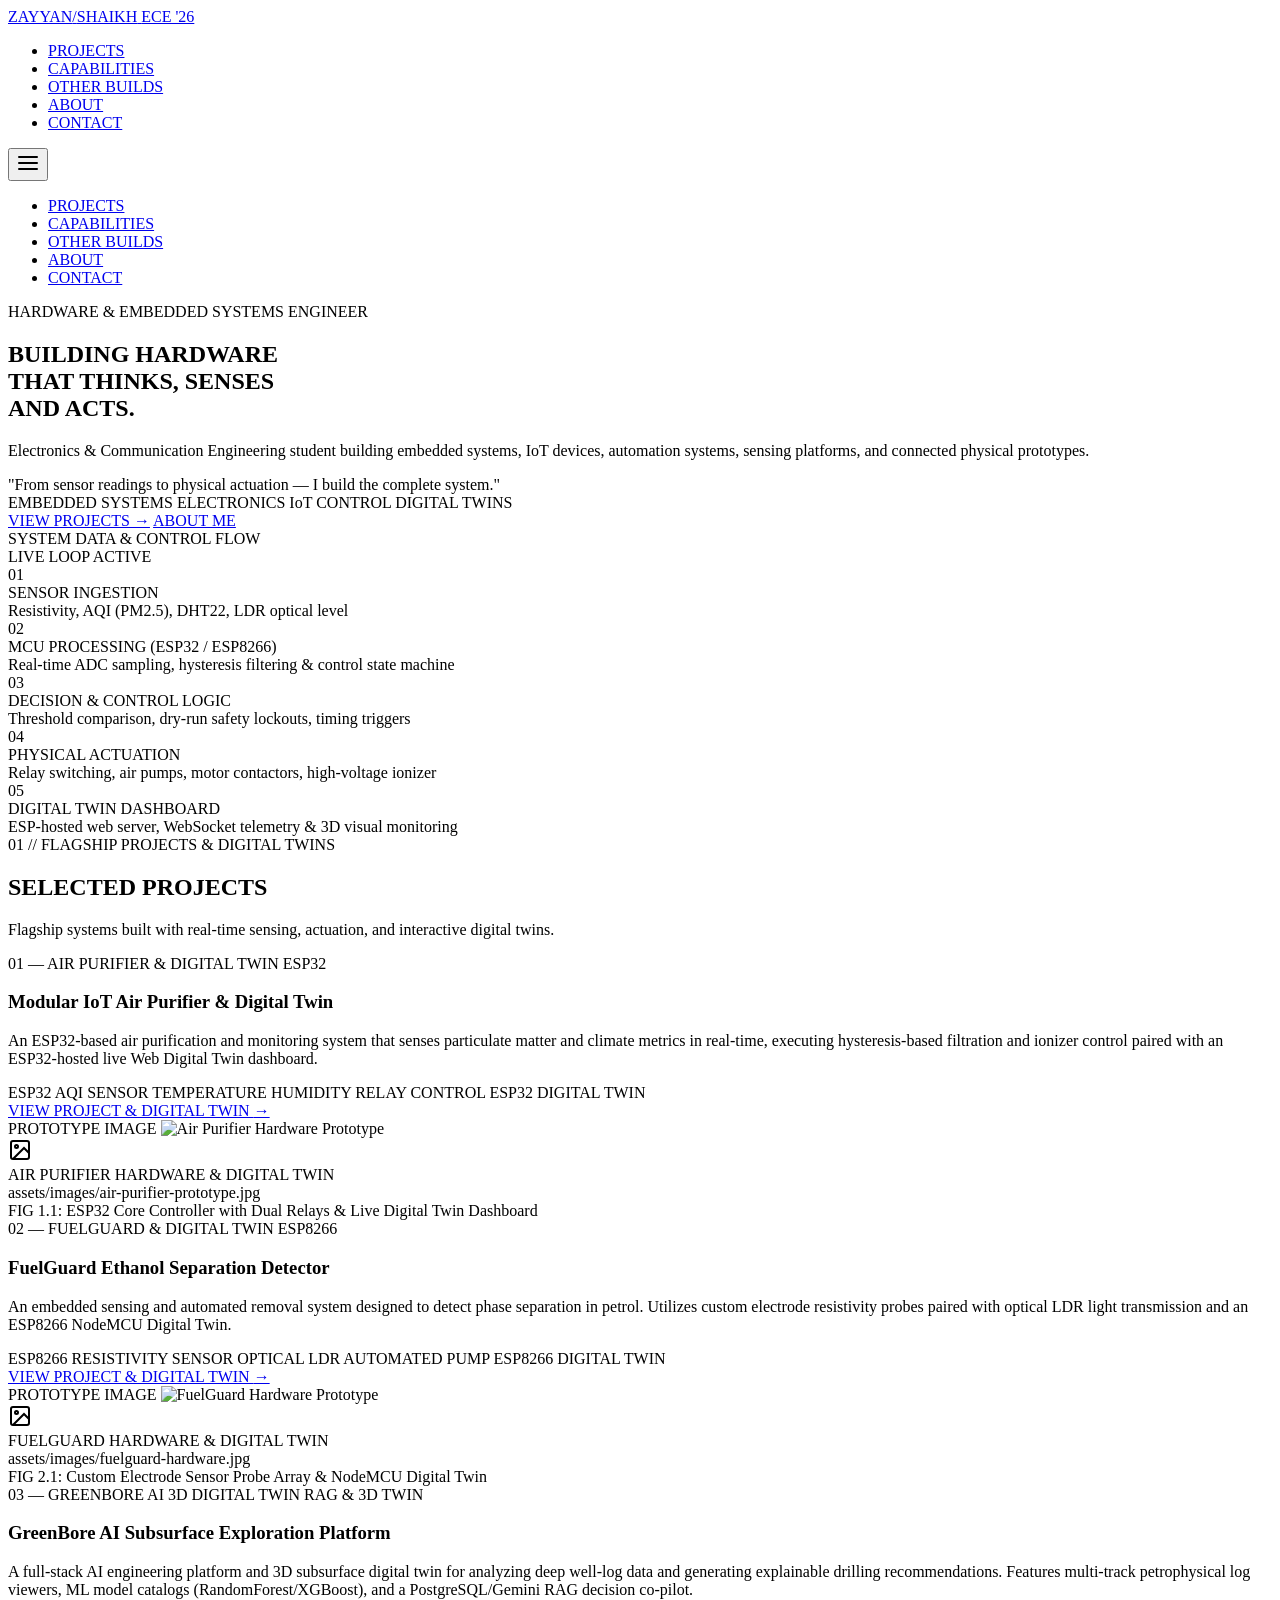
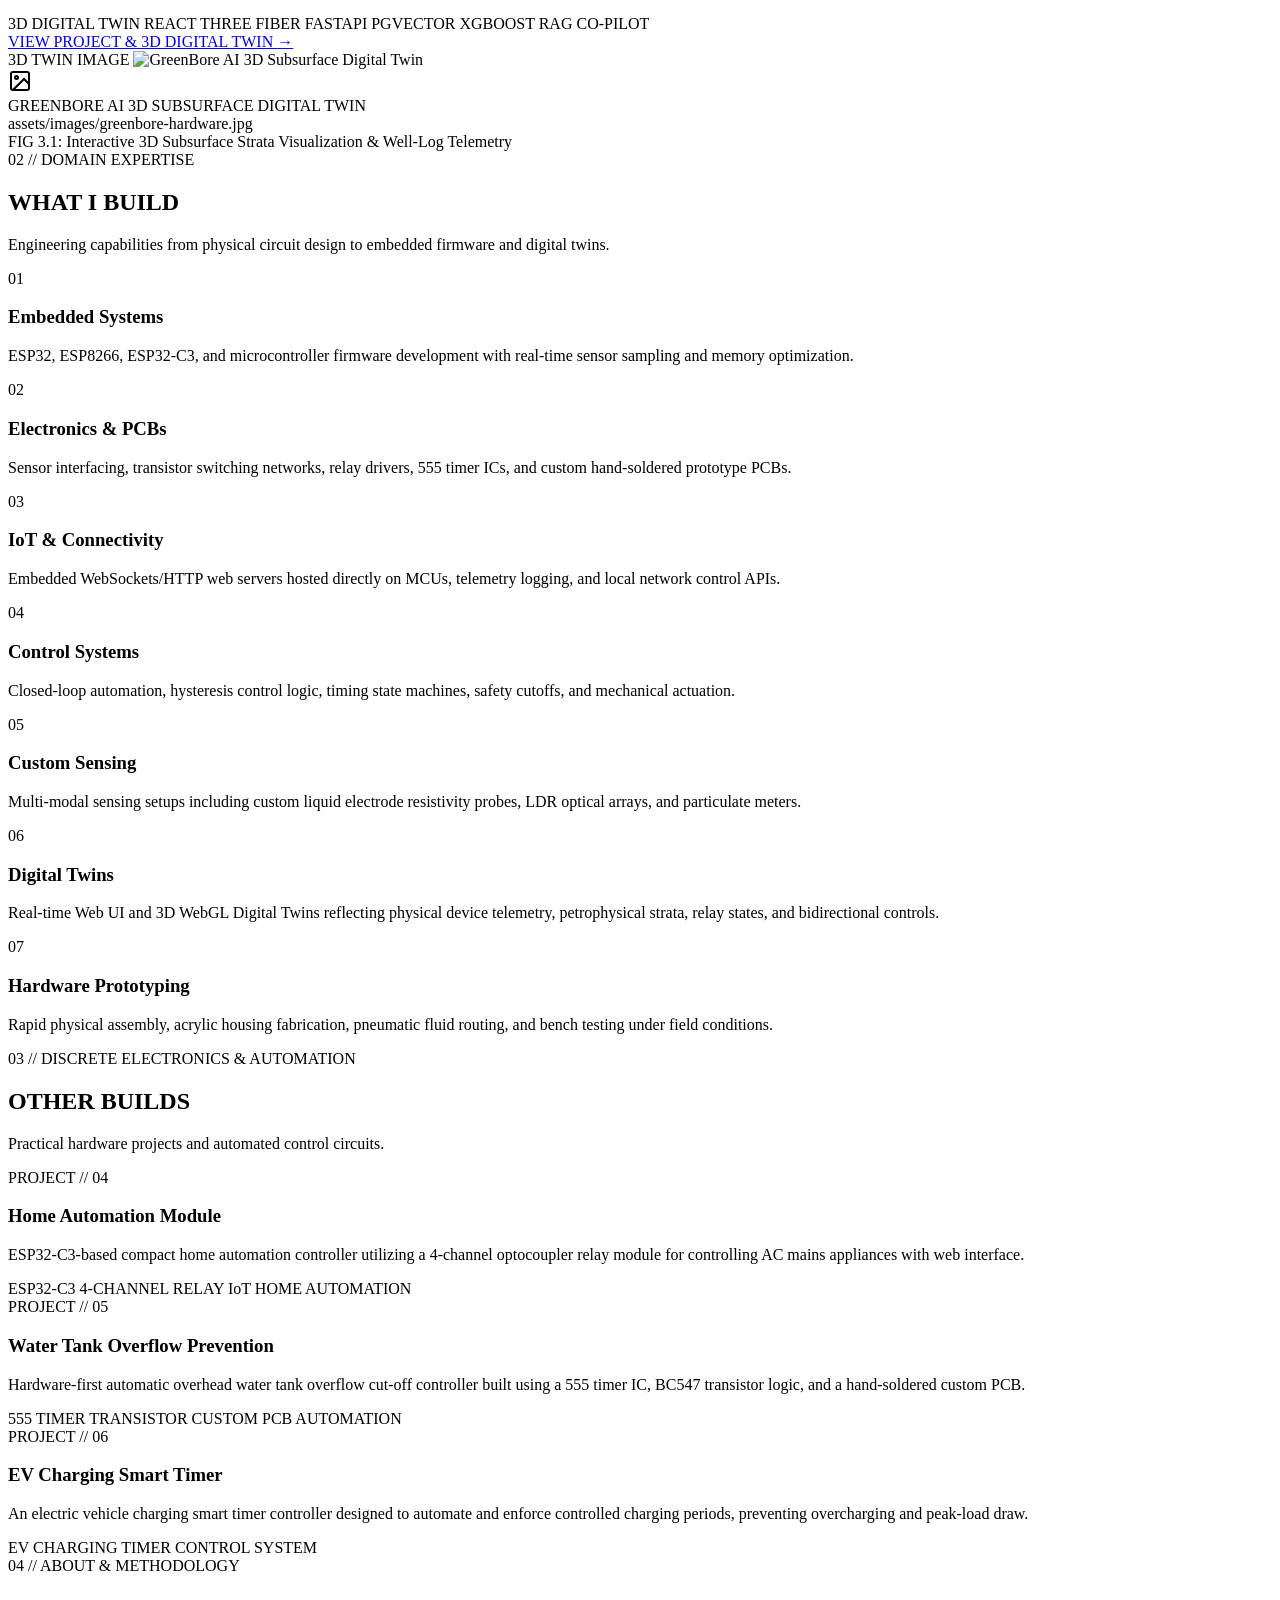
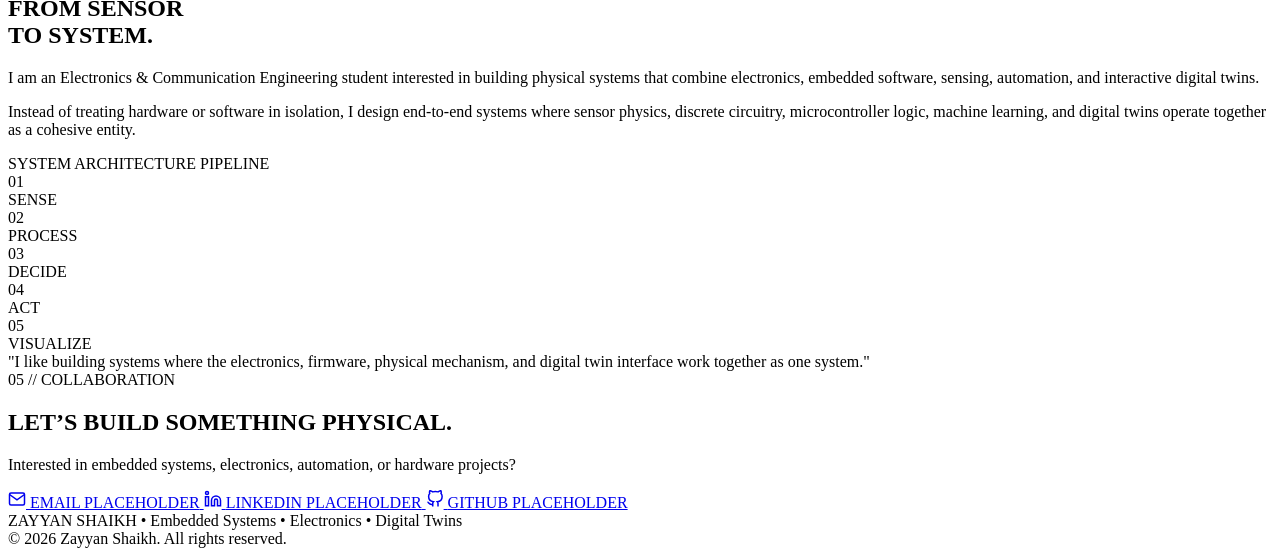
==== index.html @ afa6138e "Add files via upload" ====
<!DOCTYPE html>
<html lang="en">
<head>
    <meta charset="UTF-8">
    <meta name="viewport" content="width=device-width, initial-scale=1.0">
    <title>Zayyan Shaikh — Embedded Systems & Electronics Engineering Portfolio</title>
    <meta name="description" content="Portfolio of Zayyan Shaikh showcasing embedded systems, electronics, IoT, automation, sensing, digital twins, and hardware engineering projects.">
    <meta name="keywords" content="Zayyan Shaikh, Embedded Systems, Electronics, ESP32, ESP8266, IoT, Sensing, Automation, Digital Twins, GreenBore AI, Hardware Engineering">
    
    <!-- Google Fonts -->
    <link rel="preconnect" href="https://fonts.googleapis.com">
    <link rel="preconnect" href="https://fonts.gstatic.com" crossorigin>
    <link href="https://fonts.googleapis.com/css2?family=Inter:wght@300;400;500;600;700;800;900&family=JetBrains+Mono:wght@400;500;600;700&display=swap" rel="stylesheet">
    
    <!-- Stylesheet -->
    <link rel="stylesheet" href="css/styles.css">
</head>
<body>

    <!-- STICKY NAVIGATION -->
    <nav class="site-nav" id="navbar">
        <div class="container nav-inner">
            <a href="index.html" class="nav-brand">
                <span>ZAYYAN</span><span class="brand-slash">/</span><span>SHAIKH</span>
                <span class="brand-badge">ECE '26</span>
            </a>
            <ul class="nav-links">
                <li><a href="#projects" class="nav-link">PROJECTS</a></li>
                <li><a href="#capabilities" class="nav-link">CAPABILITIES</a></li>
                <li><a href="#other-builds" class="nav-link">OTHER BUILDS</a></li>
                <li><a href="#about" class="nav-link">ABOUT</a></li>
                <li><a href="#contact" class="nav-link">CONTACT</a></li>
            </ul>
            <button class="mobile-menu-btn" aria-label="Toggle Navigation Menu">
                <svg width="24" height="24" viewBox="0 0 24 24" fill="none" stroke="currentColor" stroke-width="2" stroke-linecap="round" stroke-linejoin="round">
                    <line x1="3" y1="12" x2="21" y2="12"></line>
                    <line x1="3" y1="6" x2="21" y2="6"></line>
                    <line x1="3" y1="18" x2="21" y2="18"></line>
                </svg>
            </button>
        </div>
    </nav>

    <!-- MOBILE NAVIGATION DRAWER -->
    <div class="mobile-drawer">
        <ul class="mobile-nav-links">
            <li><a href="#projects">PROJECTS</a></li>
            <li><a href="#capabilities">CAPABILITIES</a></li>
            <li><a href="#other-builds">OTHER BUILDS</a></li>
            <li><a href="#about">ABOUT</a></li>
            <li><a href="#contact">CONTACT</a></li>
        </ul>
    </div>

    <!-- HERO SECTION -->
    <section class="hero-section">
        <div class="container hero-grid">
            <div class="hero-content">
                <div class="hero-tag">
                    <span class="pulse-dot"></span>
                    <span>HARDWARE & EMBEDDED SYSTEMS ENGINEER</span>
                </div>
                <h1 class="hero-title">
                    BUILDING HARDWARE<br>
                    THAT THINKS, SENSES<br>
                    AND ACTS.
                </h1>
                <p class="hero-subtext">
                    Electronics & Communication Engineering student building embedded systems, IoT devices, automation systems, sensing platforms, and connected physical prototypes.
                </p>
                <div class="hero-quote">
                    "From sensor readings to physical actuation — I build the complete system."
                </div>
                <div class="hero-badges">
                    <span class="tech-badge">EMBEDDED SYSTEMS</span>
                    <span class="tech-badge">ELECTRONICS</span>
                    <span class="tech-badge">IoT</span>
                    <span class="tech-badge">CONTROL</span>
                    <span class="tech-badge">DIGITAL TWINS</span>
                </div>
                <div class="hero-actions">
                    <a href="#projects" class="btn btn-primary">VIEW PROJECTS →</a>
                    <a href="#about" class="btn btn-secondary">ABOUT ME</a>
                </div>
            </div>

            <!-- HERO ANIMATED SIGNAL DIAGRAM -->
            <div class="hero-visual-card">
                <div class="hero-visual-header">
                    <span class="visual-header-title">SYSTEM DATA & CONTROL FLOW</span>
                    <div class="visual-status">
                        <span class="status-dot"></span>
                        <span>LIVE LOOP ACTIVE</span>
                    </div>
                </div>

                <div class="signal-diagram">
                    <!-- Step 1: Sensor -->
                    <div class="diagram-node" id="node-sensor">
                        <div class="node-icon">01</div>
                        <div class="node-content">
                            <div class="node-title">SENSOR INGESTION</div>
                            <div class="node-desc">Resistivity, AQI (PM2.5), DHT22, LDR optical level</div>
                        </div>
                    </div>

                    <div class="node-connector">
                        <div class="connector-line">
                            <div class="connector-pulse"></div>
                        </div>
                    </div>

                    <!-- Step 2: Controller -->
                    <div class="diagram-node" id="node-mcu">
                        <div class="node-icon">02</div>
                        <div class="node-content">
                            <div class="node-title">MCU PROCESSING (ESP32 / ESP8266)</div>
                            <div class="node-desc">Real-time ADC sampling, hysteresis filtering & control state machine</div>
                        </div>
                    </div>

                    <div class="node-connector">
                        <div class="connector-line">
                            <div class="connector-pulse"></div>
                        </div>
                    </div>

                    <!-- Step 3: Control Logic -->
                    <div class="diagram-node" id="node-control">
                        <div class="node-icon">03</div>
                        <div class="node-content">
                            <div class="node-title">DECISION & CONTROL LOGIC</div>
                            <div class="node-desc">Threshold comparison, dry-run safety lockouts, timing triggers</div>
                        </div>
                    </div>

                    <div class="node-connector">
                        <div class="connector-line">
                            <div class="connector-pulse"></div>
                        </div>
                    </div>

                    <!-- Step 4: Actuator -->
                    <div class="diagram-node" id="node-actuator">
                        <div class="node-icon">04</div>
                        <div class="node-content">
                            <div class="node-title">PHYSICAL ACTUATION</div>
                            <div class="node-desc">Relay switching, air pumps, motor contactors, high-voltage ionizer</div>
                        </div>
                    </div>

                    <div class="node-connector">
                        <div class="connector-line">
                            <div class="connector-pulse"></div>
                        </div>
                    </div>

                    <!-- Step 5: Dashboard -->
                    <div class="diagram-node" id="node-twin">
                        <div class="node-icon">05</div>
                        <div class="node-content">
                            <div class="node-title">DIGITAL TWIN DASHBOARD</div>
                            <div class="node-desc">ESP-hosted web server, WebSocket telemetry & 3D visual monitoring</div>
                        </div>
                    </div>
                </div>
            </div>
        </div>
    </section>

    <!-- SELECTED PROJECTS SECTION -->
    <section class="projects-section" id="projects">
        <div class="container">
            <span class="section-num">01 // FLAGSHIP PROJECTS & DIGITAL TWINS</span>
            <h2 class="section-title">SELECTED PROJECTS</h2>
            <p class="section-subtitle">Flagship systems built with real-time sensing, actuation, and interactive digital twins.</p>

            <div class="projects-grid">

                <!-- PROJECT 1: AIR PURIFIER -->
                <article class="project-card-editorial">
                    <div class="project-info">
                        <div class="project-meta-header">
                            <span class="project-num">01 — AIR PURIFIER & DIGITAL TWIN</span>
                            <span class="tech-badge">ESP32</span>
                        </div>
                        <h3 class="project-title">Modular IoT Air Purifier & Digital Twin</h3>
                        <p class="project-description">
                            An ESP32-based air purification and monitoring system that senses particulate matter and climate metrics in real-time, executing hysteresis-based filtration and ionizer control paired with an ESP32-hosted live Web Digital Twin dashboard.
                        </p>
                        <div class="project-tags">
                            <span class="tech-badge">ESP32</span>
                            <span class="tech-badge">AQI SENSOR</span>
                            <span class="tech-badge">TEMPERATURE</span>
                            <span class="tech-badge">HUMIDITY</span>
                            <span class="tech-badge">RELAY CONTROL</span>
                            <span class="tech-badge">ESP32 DIGITAL TWIN</span>
                        </div>
                        <a href="projects/air-purifier.html" class="project-link">
                            VIEW PROJECT & DIGITAL TWIN <span class="arrow">→</span>
                        </a>
                    </div>
                    <div class="project-media">
                        <!-- REUSABLE IMAGE PLACEHOLDER COMPONENT -->
                        <div class="image-placeholder-container">
                            <span class="placeholder-badge">PROTOTYPE IMAGE</span>
                            <img src="assets/images/air-purifier-prototype.jpg" alt="Air Purifier Hardware Prototype" loading="lazy">
                            <div class="placeholder-fallback">
                                <div class="placeholder-icon">
                                    <svg width="24" height="24" viewBox="0 0 24 24" fill="none" stroke="currentColor" stroke-width="2">
                                        <rect x="3" y="3" width="18" height="18" rx="2" ry="2"></rect>
                                        <circle cx="8.5" cy="8.5" r="1.5"></circle>
                                        <polyline points="21 15 16 10 5 21"></polyline>
                                    </svg>
                                </div>
                                <div class="placeholder-title">AIR PURIFIER HARDWARE & DIGITAL TWIN</div>
                                <div class="placeholder-path">assets/images/air-purifier-prototype.jpg</div>
                            </div>
                            <div class="placeholder-caption">FIG 1.1: ESP32 Core Controller with Dual Relays & Live Digital Twin Dashboard</div>
                        </div>
                    </div>
                </article>

                <!-- PROJECT 2: FUELGUARD -->
                <article class="project-card-editorial">
                    <div class="project-info">
                        <div class="project-meta-header">
                            <span class="project-num">02 — FUELGUARD & DIGITAL TWIN</span>
                            <span class="tech-badge">ESP8266</span>
                        </div>
                        <h3 class="project-title">FuelGuard Ethanol Separation Detector</h3>
                        <p class="project-description">
                            An embedded sensing and automated removal system designed to detect phase separation in petrol. Utilizes custom electrode resistivity probes paired with optical LDR light transmission and an ESP8266 NodeMCU Digital Twin.
                        </p>
                        <div class="project-tags">
                            <span class="tech-badge">ESP8266</span>
                            <span class="tech-badge">RESISTIVITY SENSOR</span>
                            <span class="tech-badge">OPTICAL LDR</span>
                            <span class="tech-badge">AUTOMATED PUMP</span>
                            <span class="tech-badge">ESP8266 DIGITAL TWIN</span>
                        </div>
                        <a href="projects/fuelguard.html" class="project-link">
                            VIEW PROJECT & DIGITAL TWIN <span class="arrow">→</span>
                        </a>
                    </div>
                    <div class="project-media">
                        <!-- REUSABLE IMAGE PLACEHOLDER COMPONENT -->
                        <div class="image-placeholder-container">
                            <span class="placeholder-badge">PROTOTYPE IMAGE</span>
                            <img src="assets/images/fuelguard-hardware.jpg" alt="FuelGuard Hardware Prototype" loading="lazy">
                            <div class="placeholder-fallback">
                                <div class="placeholder-icon">
                                    <svg width="24" height="24" viewBox="0 0 24 24" fill="none" stroke="currentColor" stroke-width="2">
                                        <rect x="3" y="3" width="18" height="18" rx="2" ry="2"></rect>
                                        <circle cx="8.5" cy="8.5" r="1.5"></circle>
                                        <polyline points="21 15 16 10 5 21"></polyline>
                                    </svg>
                                </div>
                                <div class="placeholder-title">FUELGUARD HARDWARE & DIGITAL TWIN</div>
                                <div class="placeholder-path">assets/images/fuelguard-hardware.jpg</div>
                            </div>
                            <div class="placeholder-caption">FIG 2.1: Custom Electrode Sensor Probe Array & NodeMCU Digital Twin</div>
                        </div>
                    </div>
                </article>

                <!-- PROJECT 3: GREENBORE AI -->
                <article class="project-card-editorial">
                    <div class="project-info">
                        <div class="project-meta-header">
                            <span class="project-num">03 — GREENBORE AI 3D DIGITAL TWIN</span>
                            <span class="tech-badge">RAG & 3D TWIN</span>
                        </div>
                        <h3 class="project-title">GreenBore AI Subsurface Exploration Platform</h3>
                        <p class="project-description">
                            A full-stack AI engineering platform and 3D subsurface digital twin for analyzing deep well-log data and generating explainable drilling recommendations. Features multi-track petrophysical log viewers, ML model catalogs (RandomForest/XGBoost), and a PostgreSQL/Gemini RAG decision co-pilot.
                        </p>
                        <div class="project-tags">
                            <span class="tech-badge">3D DIGITAL TWIN</span>
                            <span class="tech-badge">REACT THREE FIBER</span>
                            <span class="tech-badge">FASTAPI</span>
                            <span class="tech-badge">PGVECTOR</span>
                            <span class="tech-badge">XGBOOST</span>
                            <span class="tech-badge">RAG CO-PILOT</span>
                        </div>
                        <a href="projects/greenbore.html" class="project-link">
                            VIEW PROJECT & 3D DIGITAL TWIN <span class="arrow">→</span>
                        </a>
                    </div>
                    <div class="project-media">
                        <!-- REUSABLE IMAGE PLACEHOLDER COMPONENT -->
                        <div class="image-placeholder-container">
                            <span class="placeholder-badge">3D TWIN IMAGE</span>
                            <img src="assets/images/greenbore-hardware.jpg" alt="GreenBore AI 3D Subsurface Digital Twin" loading="lazy">
                            <div class="placeholder-fallback">
                                <div class="placeholder-icon">
                                    <svg width="24" height="24" viewBox="0 0 24 24" fill="none" stroke="currentColor" stroke-width="2">
                                        <rect x="3" y="3" width="18" height="18" rx="2" ry="2"></rect>
                                        <circle cx="8.5" cy="8.5" r="1.5"></circle>
                                        <polyline points="21 15 16 10 5 21"></polyline>
                                    </svg>
                                </div>
                                <div class="placeholder-title">GREENBORE AI 3D SUBSURFACE DIGITAL TWIN</div>
                                <div class="placeholder-path">assets/images/greenbore-hardware.jpg</div>
                            </div>
                            <div class="placeholder-caption">FIG 3.1: Interactive 3D Subsurface Strata Visualization & Well-Log Telemetry</div>
                        </div>
                    </div>
                </article>

            </div>
        </div>
    </section>

    <!-- CAPABILITIES SECTION ("WHAT I BUILD") -->
    <section class="capabilities-section" id="capabilities">
        <div class="container">
            <span class="section-num">02 // DOMAIN EXPERTISE</span>
            <h2 class="section-title">WHAT I BUILD</h2>
            <p class="section-subtitle">Engineering capabilities from physical circuit design to embedded firmware and digital twins.</p>

            <div class="capabilities-grid">
                
                <div class="capability-card">
                    <div class="capability-header">
                        <div class="capability-icon-box">01</div>
                        <h3 class="capability-title">Embedded Systems</h3>
                    </div>
                    <p class="capability-desc">
                        ESP32, ESP8266, ESP32-C3, and microcontroller firmware development with real-time sensor sampling and memory optimization.
                    </p>
                </div>

                <div class="capability-card">
                    <div class="capability-header">
                        <div class="capability-icon-box">02</div>
                        <h3 class="capability-title">Electronics & PCBs</h3>
                    </div>
                    <p class="capability-desc">
                        Sensor interfacing, transistor switching networks, relay drivers, 555 timer ICs, and custom hand-soldered prototype PCBs.
                    </p>
                </div>

                <div class="capability-card">
                    <div class="capability-header">
                        <div class="capability-icon-box">03</div>
                        <h3 class="capability-title">IoT & Connectivity</h3>
                    </div>
                    <p class="capability-desc">
                        Embedded WebSockets/HTTP web servers hosted directly on MCUs, telemetry logging, and local network control APIs.
                    </p>
                </div>

                <div class="capability-card">
                    <div class="capability-header">
                        <div class="capability-icon-box">04</div>
                        <h3 class="capability-title">Control Systems</h3>
                    </div>
                    <p class="capability-desc">
                        Closed-loop automation, hysteresis control logic, timing state machines, safety cutoffs, and mechanical actuation.
                    </p>
                </div>

                <div class="capability-card">
                    <div class="capability-header">
                        <div class="capability-icon-box">05</div>
                        <h3 class="capability-title">Custom Sensing</h3>
                    </div>
                    <p class="capability-desc">
                        Multi-modal sensing setups including custom liquid electrode resistivity probes, LDR optical arrays, and particulate meters.
                    </p>
                </div>

                <div class="capability-card">
                    <div class="capability-header">
                        <div class="capability-icon-box">06</div>
                        <h3 class="capability-title">Digital Twins</h3>
                    </div>
                    <p class="capability-desc">
                        Real-time Web UI and 3D WebGL Digital Twins reflecting physical device telemetry, petrophysical strata, relay states, and bidirectional controls.
                    </p>
                </div>

                <div class="capability-card">
                    <div class="capability-header">
                        <div class="capability-icon-box">07</div>
                        <h3 class="capability-title">Hardware Prototyping</h3>
                    </div>
                    <p class="capability-desc">
                        Rapid physical assembly, acrylic housing fabrication, pneumatic fluid routing, and bench testing under field conditions.
                    </p>
                </div>

            </div>
        </div>
    </section>

    <!-- OTHER BUILDS SECTION -->
    <section class="other-builds-section" id="other-builds">
        <div class="container">
            <span class="section-num">03 // DISCRETE ELECTRONICS & AUTOMATION</span>
            <h2 class="section-title">OTHER BUILDS</h2>
            <p class="section-subtitle">Practical hardware projects and automated control circuits.</p>

            <div class="other-builds-grid">

                <div class="build-card">
                    <div>
                        <span class="mono-tag" style="color: var(--accent-teal-dark); margin-bottom: 0.5rem; display: block;">PROJECT // 04</span>
                        <h3 class="build-title">Home Automation Module</h3>
                        <p class="build-desc">
                            ESP32-C3-based compact home automation controller utilizing a 4-channel optocoupler relay module for controlling AC mains appliances with web interface.
                        </p>
                    </div>
                    <div class="project-tags">
                        <span class="tech-badge">ESP32-C3</span>
                        <span class="tech-badge">4-CHANNEL RELAY</span>
                        <span class="tech-badge">IoT</span>
                        <span class="tech-badge">HOME AUTOMATION</span>
                    </div>
                </div>

                <div class="build-card">
                    <div>
                        <span class="mono-tag" style="color: var(--accent-teal-dark); margin-bottom: 0.5rem; display: block;">PROJECT // 05</span>
                        <h3 class="build-title">Water Tank Overflow Prevention</h3>
                        <p class="build-desc">
                            Hardware-first automatic overhead water tank overflow cut-off controller built using a 555 timer IC, BC547 transistor logic, and a hand-soldered custom PCB.
                        </p>
                    </div>
                    <div class="project-tags">
                        <span class="tech-badge">555 TIMER</span>
                        <span class="tech-badge">TRANSISTOR</span>
                        <span class="tech-badge">CUSTOM PCB</span>
                        <span class="tech-badge">AUTOMATION</span>
                    </div>
                </div>

                <div class="build-card">
                    <div>
                        <span class="mono-tag" style="color: var(--accent-teal-dark); margin-bottom: 0.5rem; display: block;">PROJECT // 06</span>
                        <h3 class="build-title">EV Charging Smart Timer</h3>
                        <p class="build-desc">
                            An electric vehicle charging smart timer controller designed to automate and enforce controlled charging periods, preventing overcharging and peak-load draw.
                        </p>
                    </div>
                    <div class="project-tags">
                        <span class="tech-badge">EV</span>
                        <span class="tech-badge">CHARGING</span>
                        <span class="tech-badge">TIMER</span>
                        <span class="tech-badge">CONTROL SYSTEM</span>
                    </div>
                </div>

            </div>
        </div>
    </section>

    <!-- ABOUT & ENGINEERING PHILOSOPHY -->
    <section class="philosophy-section" id="about">
        <div class="container">
            <div class="philosophy-grid">
                <div>
                    <span class="section-num">04 // ABOUT & METHODOLOGY</span>
                    <h2 class="philosophy-title-large">
                        FROM SENSOR<br>TO SYSTEM.
                    </h2>
                    <p class="philosophy-text">
                        I am an Electronics & Communication Engineering student interested in building physical systems that combine electronics, embedded software, sensing, automation, and interactive digital twins.
                    </p>
                    <p class="philosophy-text">
                        Instead of treating hardware or software in isolation, I design end-to-end systems where sensor physics, discrete circuitry, microcontroller logic, machine learning, and digital twins operate together as a cohesive entity.
                    </p>
                </div>

                <div class="flow-diagram-box">
                    <span class="flow-diagram-title">SYSTEM ARCHITECTURE PIPELINE</span>
                    
                    <div class="flow-steps">
                        <div class="flow-line-bg"></div>
                        
                        <div class="flow-step">
                            <div class="flow-circle">01</div>
                            <span class="flow-label">SENSE</span>
                        </div>

                        <div class="flow-step">
                            <div class="flow-circle">02</div>
                            <span class="flow-label">PROCESS</span>
                        </div>

                        <div class="flow-step">
                            <div class="flow-circle">03</div>
                            <span class="flow-label">DECIDE</span>
                        </div>

                        <div class="flow-step">
                            <div class="flow-circle">04</div>
                            <span class="flow-label">ACT</span>
                        </div>

                        <div class="flow-step">
                            <div class="flow-circle">05</div>
                            <span class="flow-label">VISUALIZE</span>
                        </div>
                    </div>

                    <div class="philosophy-quote-box">
                        "I like building systems where the electronics, firmware, physical mechanism, and digital twin interface work together as one system."
                    </div>
                </div>
            </div>
        </div>
    </section>

    <!-- CONTACT CTA -->
    <section class="contact-section" id="contact">
        <div class="container">
            <div class="contact-box">
                <span class="section-num">05 // COLLABORATION</span>
                <h2 class="contact-headline">LET’S BUILD SOMETHING PHYSICAL.</h2>
                <p class="contact-text">
                    Interested in embedded systems, electronics, automation, or hardware projects?
                </p>

                <div class="contact-links">
                    <a href="mailto:zayyan.shaikh@example.com" class="contact-item">
                        <svg width="18" height="18" viewBox="0 0 24 24" fill="none" stroke="currentColor" stroke-width="2">
                            <path d="M4 4h16c1.1 0 2 .9 2 2v12c0 1.1-.9 2-2 2H4c-1.1 0-2-.9-2-2V6c0-1.1.9-2 2-2z"></path>
                            <polyline points="22,6 12,13 2,6"></polyline>
                        </svg>
                        <span>EMAIL PLACEHOLDER</span>
                    </a>

                    <a href="https://linkedin.com/in/zayyan-shaikh" target="_blank" rel="noopener" class="contact-item">
                        <svg width="18" height="18" viewBox="0 0 24 24" fill="none" stroke="currentColor" stroke-width="2">
                            <path d="M16 8a6 6 0 0 1 6 6v7h-4v-7a2 2 0 0 0-2-2 2 2 0 0 0-2 2v7h-4v-7a6 6 0 0 1 6-6z"></path>
                            <rect x="2" y="9" width="4" height="12"></rect>
                            <circle cx="4" cy="4" r="2"></circle>
                        </svg>
                        <span>LINKEDIN PLACEHOLDER</span>
                    </a>

                    <a href="https://github.com/zayyan-shaikh" target="_blank" rel="noopener" class="contact-item">
                        <svg width="18" height="18" viewBox="0 0 24 24" fill="none" stroke="currentColor" stroke-width="2">
                            <path d="M9 19c-5 1.5-5-2.5-7-3m14 6v-3.87a3.37 3.37 0 0 0-.94-2.61c3.14-.35 6.44-1.54 6.44-7A5.44 5.44 0 0 0 20 4.77 5.07 5.07 0 0 0 19.91 1S18.73.65 16 2.48a13.38 13.38 0 0 0-7 0C6.27.65 5.09 1 5.09 1A5.07 5.07 0 0 0 5 4.77a5.44 5.44 0 0 0-1.5 3.78c0 5.42 3.3 6.61 6.44 7A3.37 3.37 0 0 0 9 18.13V22"></path>
                        </svg>
                        <span>GITHUB PLACEHOLDER</span>
                    </a>
                </div>
            </div>
        </div>
    </section>

    <!-- FOOTER -->
    <footer class="site-footer">
        <div class="container footer-inner">
            <div class="footer-brand">
                ZAYYAN SHAIKH <span>• Embedded Systems • Electronics • Digital Twins</span>
            </div>
            <div class="footer-copy">
                © 2026 Zayyan Shaikh. All rights reserved.
            </div>
        </div>
    </footer>

    <!-- Scripts -->
    <script src="js/main.js"></script>
</body>
</html>
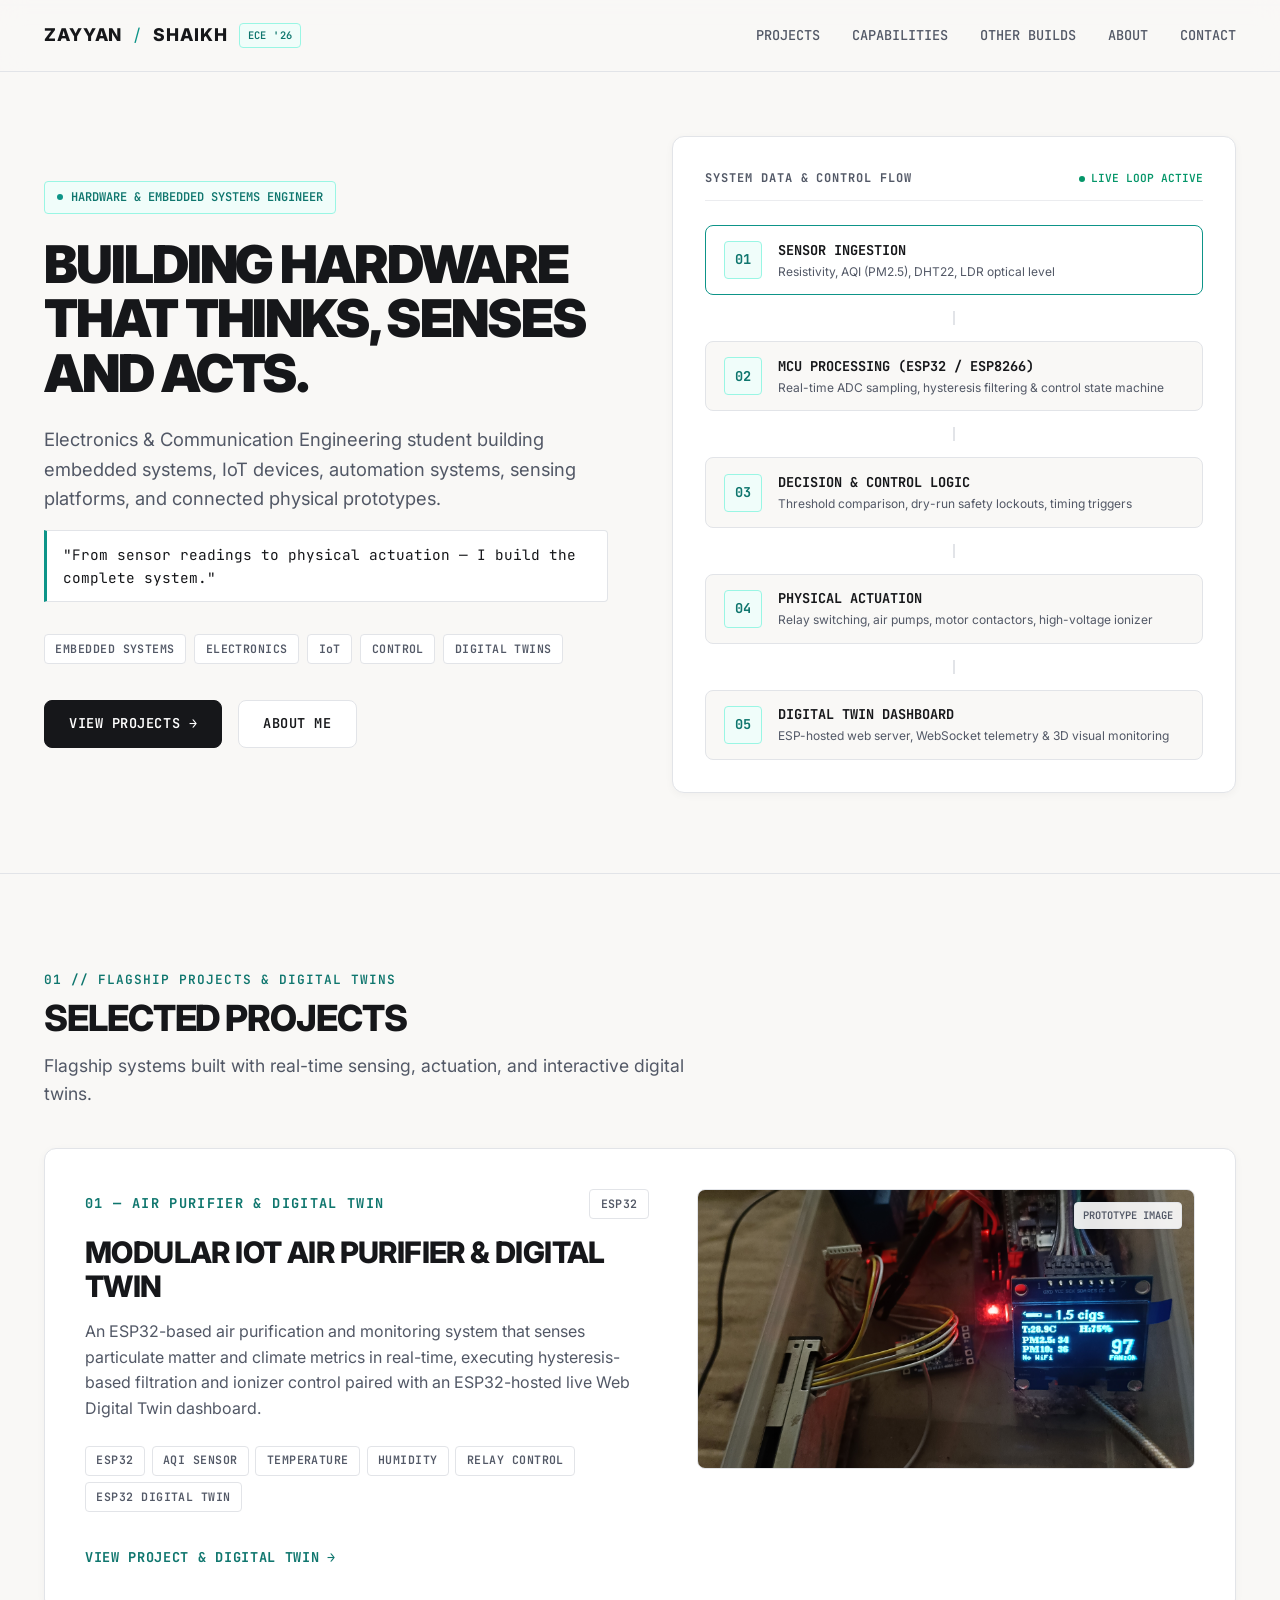
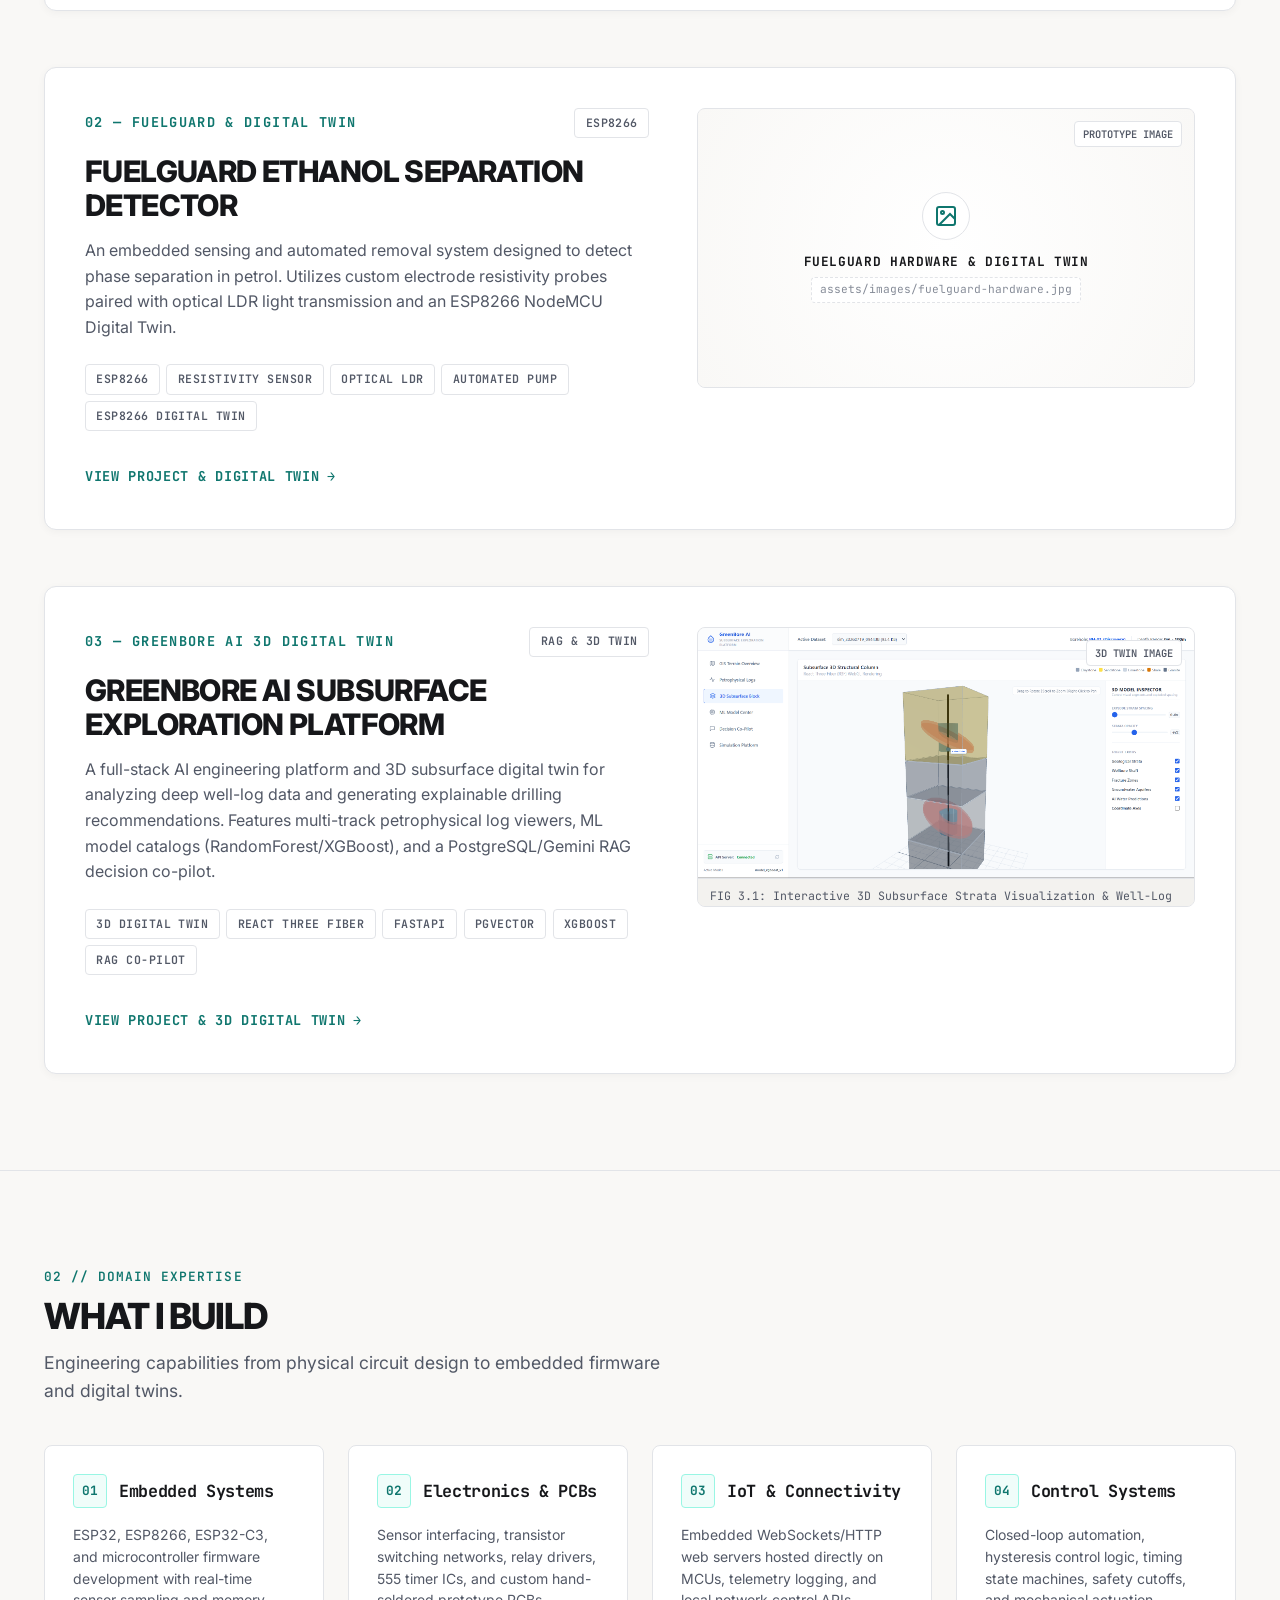
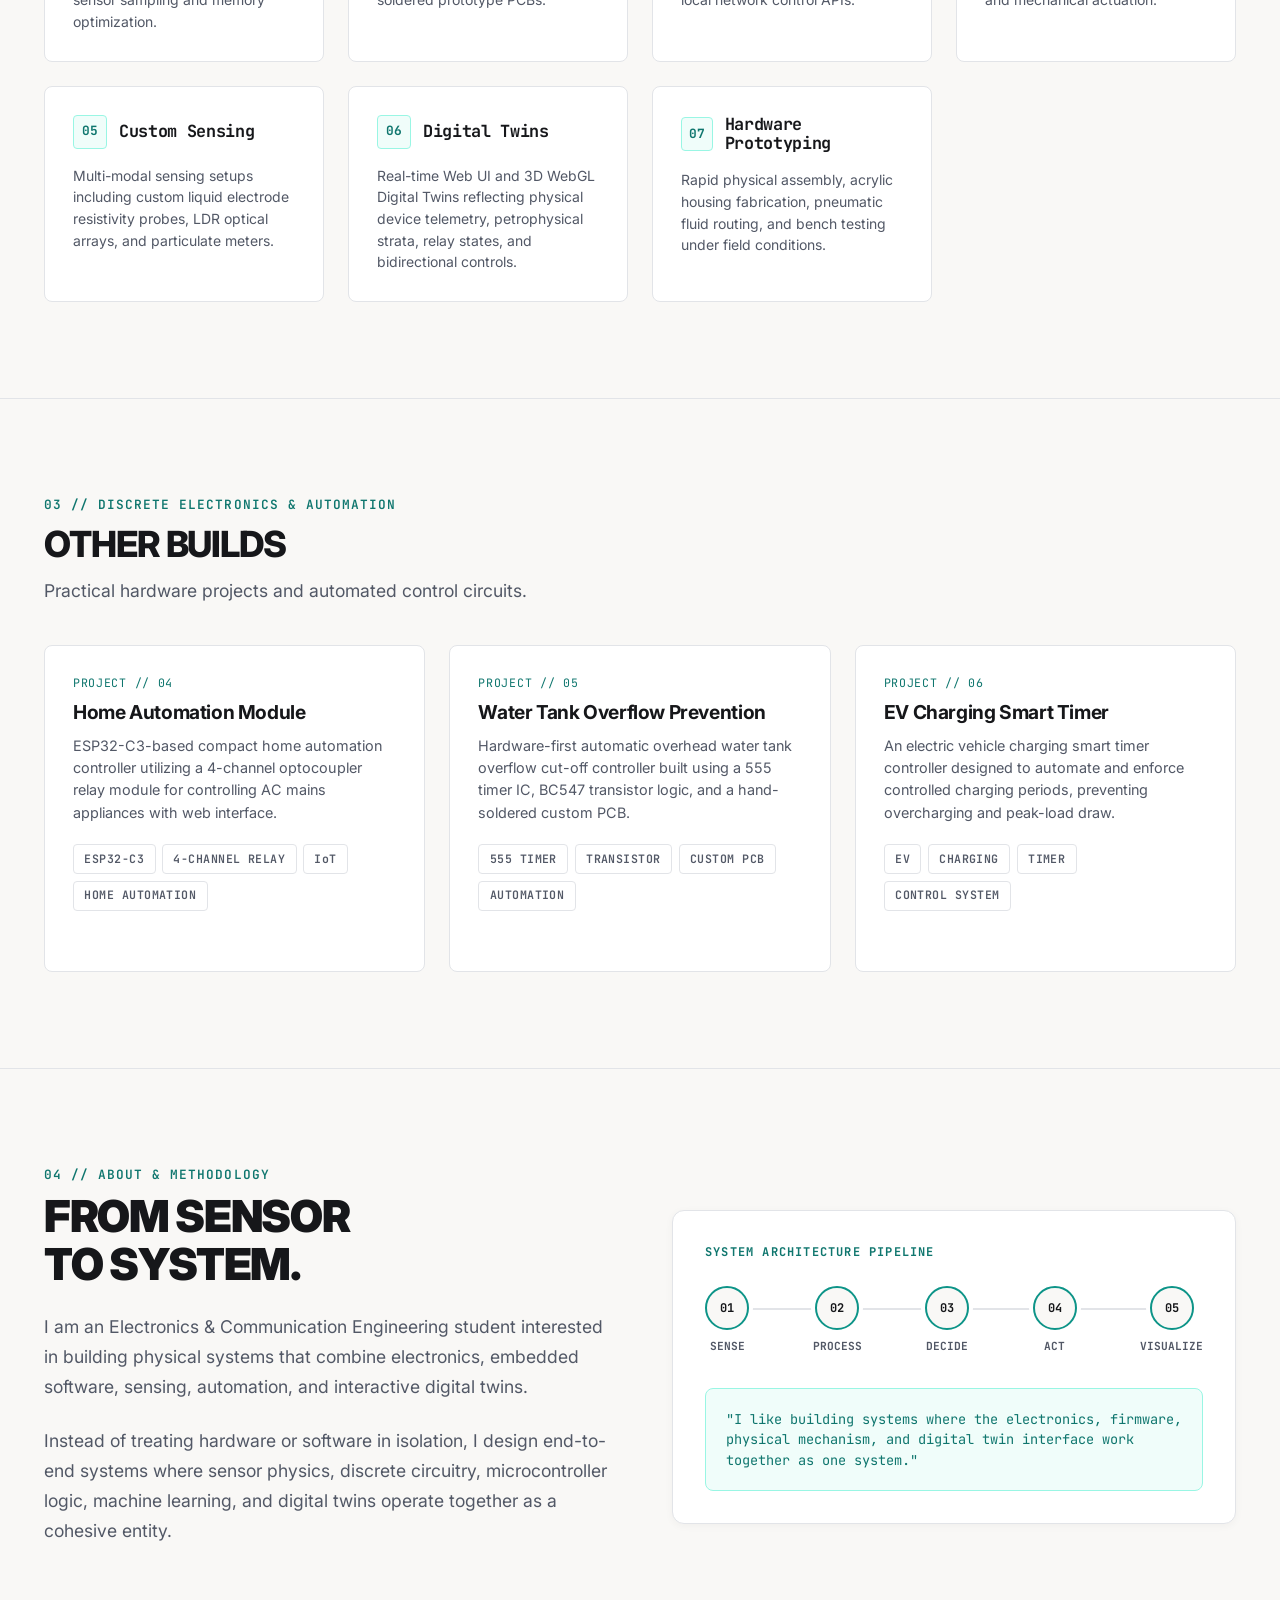
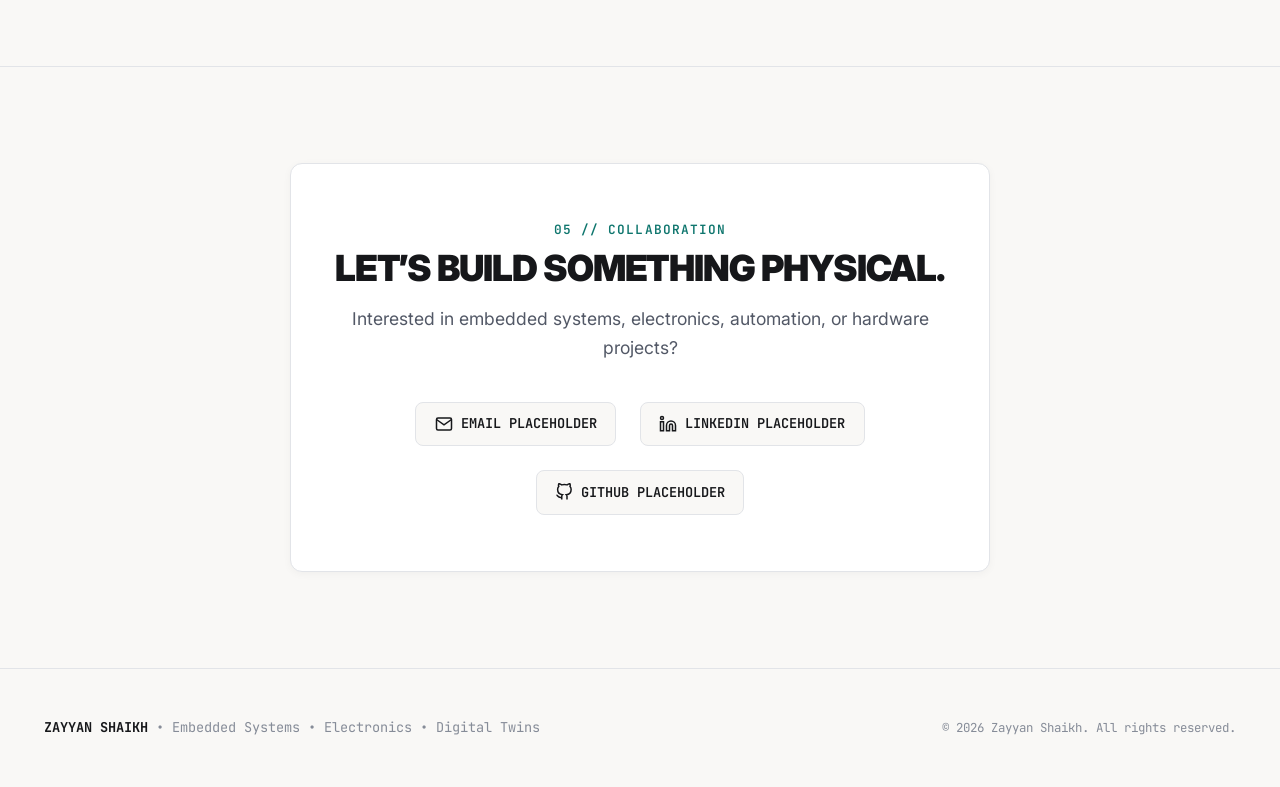
==== commit 6773daf4: "Completed 2 project images" ====
--- a/index.html
+++ b/index.html
@@ -291,7 +291,7 @@
                         <!-- REUSABLE IMAGE PLACEHOLDER COMPONENT -->
                         <div class="image-placeholder-container">
                             <span class="placeholder-badge">3D TWIN IMAGE</span>
-                            <img src="assets/images/greenbore-hardware.jpg" alt="GreenBore AI 3D Subsurface Digital Twin" loading="lazy">
+                            <img src="assets/images/greenbore-3d-twin.jpg" alt="GreenBore AI 3D Subsurface Digital Twin" loading="lazy">
                             <div class="placeholder-fallback">
                                 <div class="placeholder-icon">
                                     <svg width="24" height="24" viewBox="0 0 24 24" fill="none" stroke="currentColor" stroke-width="2">
@@ -301,7 +301,7 @@
                                     </svg>
                                 </div>
                                 <div class="placeholder-title">GREENBORE AI 3D SUBSURFACE DIGITAL TWIN</div>
-                                <div class="placeholder-path">assets/images/greenbore-hardware.jpg</div>
+                                <div class="placeholder-path">assets/images/greenbore-3d-twin.jpg</div>
                             </div>
                             <div class="placeholder-caption">FIG 3.1: Interactive 3D Subsurface Strata Visualization & Well-Log Telemetry</div>
                         </div>
--- a/css/styles.css
+++ b/css/styles.css
@@ -0,0 +1,1454 @@
+/* ==========================================================================
+   ZAYYAN SHAIKH - EMBEDDED SYSTEMS & HARDWARE ENGINEERING PORTFOLIO
+   Design System: Technical, Minimal, Precision Laboratory Aesthetic
+   ========================================================================== */
+
+/* --- COLOR PALETTE & DESIGN TOKENS --- */
+:root {
+    --bg-main: #F9F8F6;
+    --bg-card: #FFFFFF;
+    --bg-card-subtle: #F3F2EF;
+    --bg-nav: rgba(249, 248, 246, 0.88);
+
+    --border-light: #E2E4E8;
+    --border-subtle: #EBECEF;
+    --border-focus: #0D9488;
+
+    --text-primary: #16171A;
+    --text-secondary: #525866;
+    --text-muted: #868C98;
+    --text-inverse: #FFFFFF;
+
+    --accent-teal: #0D9488;
+    --accent-teal-dark: #0F766E;
+    --accent-teal-light: #F0FDFA;
+    --accent-teal-border: #99F6E4;
+
+    --status-ok: #059669;
+    --status-ok-bg: #ECFDF5;
+    --status-warn: #D97706;
+    --status-warn-bg: #FFFBEB;
+    --status-alert: #DC2626;
+    --status-alert-bg: #FEF2F2;
+
+    --font-sans: 'Inter', -apple-system, BlinkMacSystemFont, 'Segoe UI', Roboto, sans-serif;
+    --font-mono: 'JetBrains Mono', 'IBM Plex Mono', monospace;
+
+    --nav-height: 72px;
+    --nav-height-scrolled: 60px;
+    --max-width: 1240px;
+    --radius-sm: 4px;
+    --radius-md: 8px;
+    --radius-lg: 12px;
+    --shadow-subtle: 0 1px 3px rgba(0, 0, 0, 0.04), 0 4px 12px rgba(0, 0, 0, 0.02);
+    --shadow-card: 0 2px 8px rgba(0, 0, 0, 0.04);
+
+    --transition-fast: 0.18s ease;
+    --transition-smooth: 0.3s cubic-bezier(0.16, 1, 0.3, 1);
+}
+
+/* --- BASE & RESET --- */
+* {
+    margin: 0;
+    padding: 0;
+    box-sizing: border-box;
+}
+
+html {
+    scroll-behavior: smooth;
+    font-size: 16px;
+    -webkit-font-smoothing: antialiased;
+    -moz-osx-font-smoothing: grayscale;
+}
+
+body {
+    font-family: var(--font-sans);
+    background-color: var(--bg-main);
+    color: var(--text-primary);
+    line-height: 1.6;
+    overflow-x: hidden;
+}
+
+/* --- TYPOGRAPHY --- */
+h1,
+h2,
+h3,
+h4,
+h5,
+h6 {
+    color: var(--text-primary);
+    font-weight: 700;
+    line-height: 1.15;
+    letter-spacing: -0.02em;
+}
+
+.mono {
+    font-family: var(--font-mono);
+}
+
+.mono-tag {
+    font-family: var(--font-mono);
+    font-size: 0.725rem;
+    letter-spacing: 0.06em;
+    text-transform: uppercase;
+}
+
+.section-num {
+    font-family: var(--font-mono);
+    font-size: 0.8rem;
+    color: var(--accent-teal-dark);
+    letter-spacing: 0.08em;
+    font-weight: 600;
+    margin-bottom: 0.5rem;
+    display: block;
+}
+
+.section-title {
+    font-size: 2.25rem;
+    font-weight: 800;
+    margin-bottom: 0.75rem;
+    letter-spacing: -0.03em;
+}
+
+.section-subtitle {
+    font-size: 1.1rem;
+    color: var(--text-secondary);
+    max-width: 650px;
+    margin-bottom: 2.5rem;
+    font-weight: 400;
+}
+
+a {
+    color: inherit;
+    text-decoration: none;
+    transition: color var(--transition-fast);
+}
+
+/* --- LAYOUT CONTAINER --- */
+.container {
+    width: 100%;
+    max-width: var(--max-width);
+    margin: 0 auto;
+    padding: 0 1.5rem;
+}
+
+/* --- STICKY NAVIGATION --- */
+.site-nav {
+    position: fixed;
+    top: 0;
+    left: 0;
+    right: 0;
+    height: var(--nav-height);
+    background-color: var(--bg-nav);
+    backdrop-filter: blur(12px);
+    -webkit-backdrop-filter: blur(12px);
+    border-bottom: 1px solid var(--border-light);
+    z-index: 1000;
+    transition: height var(--transition-smooth), background-color var(--transition-fast), border-color var(--transition-fast);
+}
+
+.site-nav.scrolled {
+    height: var(--nav-height-scrolled);
+    border-bottom-color: var(--border-light);
+    box-shadow: 0 4px 16px rgba(0, 0, 0, 0.03);
+}
+
+.nav-inner {
+    display: flex;
+    align-items: center;
+    justify-content: space-between;
+    height: 100%;
+}
+
+.nav-brand {
+    display: flex;
+    align-items: center;
+    gap: 0.75rem;
+    font-weight: 800;
+    font-size: 1.1rem;
+    letter-spacing: 0.05em;
+    color: var(--text-primary);
+}
+
+.nav-brand .brand-slash {
+    color: var(--accent-teal);
+    font-weight: 400;
+}
+
+.nav-brand .brand-badge {
+    font-family: var(--font-mono);
+    font-size: 0.65rem;
+    font-weight: 600;
+    padding: 0.2rem 0.45rem;
+    background-color: var(--accent-teal-light);
+    color: var(--accent-teal-dark);
+    border: 1px solid var(--accent-teal-border);
+    border-radius: var(--radius-sm);
+    letter-spacing: 0.04em;
+}
+
+.nav-links {
+    display: flex;
+    align-items: center;
+    gap: 2rem;
+    list-style: none;
+}
+
+.nav-link {
+    font-family: var(--font-mono);
+    font-size: 0.85rem;
+    font-weight: 500;
+    color: var(--text-secondary);
+    position: relative;
+    padding: 0.4rem 0;
+}
+
+.nav-link:hover,
+.nav-link.active {
+    color: var(--text-primary);
+}
+
+.nav-link.active::after {
+    content: '';
+    position: absolute;
+    bottom: 0;
+    left: 0;
+    right: 0;
+    height: 2px;
+    background-color: var(--accent-teal);
+    border-radius: 1px;
+}
+
+.mobile-menu-btn {
+    display: none;
+    background: none;
+    border: none;
+    cursor: pointer;
+    padding: 0.5rem;
+    color: var(--text-primary);
+}
+
+/* Mobile Navigation Drawer */
+.mobile-drawer {
+    position: fixed;
+    top: var(--nav-height);
+    left: 0;
+    right: 0;
+    background-color: var(--bg-main);
+    border-bottom: 1px solid var(--border-light);
+    padding: 1.5rem;
+    transform: translateY(-120%);
+    transition: transform var(--transition-smooth);
+    z-index: 999;
+}
+
+.mobile-drawer.open {
+    transform: translateY(0);
+}
+
+.mobile-nav-links {
+    list-style: none;
+    display: flex;
+    flex-direction: column;
+    gap: 1rem;
+}
+
+.mobile-nav-links a {
+    font-family: var(--font-mono);
+    font-size: 1.1rem;
+    font-weight: 600;
+    display: block;
+    padding: 0.5rem 0;
+
+}
+
+/* --- BUTTONS --- */
+.btn {
+    display: inline-flex;
+    align-items: center;
+    justify-content: center;
+    gap: 0.5rem;
+    font-family: var(--font-mono);
+    font-size: 0.85rem;
+    font-weight: 600;
+    padding: 0.75rem 1.5rem;
+    border-radius: var(--radius-md);
+    transition: all var(--transition-fast);
+    cursor: pointer;
+    border: 1px solid transparent;
+    text-transform: uppercase;
+    letter-spacing: 0.04em;
+}
+
+.btn-primary {
+    background-color: var(--text-primary);
+    color: var(--text-inverse);
+    border-color: var(--text-primary);
+}
+
+.btn-primary:hover {
+    background-color: var(--accent-teal-dark);
+    border-color: var(--accent-teal-dark);
+    color: #FFFFFF;
+    transform: translateY(-1px);
+}
+
+.btn-secondary {
+    background-color: var(--bg-card);
+    color: var(--text-primary);
+    border-color: var(--border-light);
+}
+
+.btn-secondary:hover {
+    border-color: var(--text-secondary);
+    background-color: var(--bg-card-subtle);
+    transform: translateY(-1px);
+}
+
+.btn-sm {
+    padding: 0.4rem 0.85rem;
+    font-size: 0.75rem;
+}
+
+/* --- HERO SECTION --- */
+.hero-section {
+    padding-top: calc(var(--nav-height) + 4rem);
+    padding-bottom: 5rem;
+    border-bottom: 1px solid var(--border-light);
+    position: relative;
+    overflow: hidden;
+}
+
+.hero-grid {
+    display: grid;
+    grid-template-columns: 1fr 1fr;
+    gap: 4rem;
+    align-items: center;
+}
+
+.hero-tag {
+    display: inline-flex;
+    align-items: center;
+    gap: 0.5rem;
+    font-family: var(--font-mono);
+    font-size: 0.75rem;
+    font-weight: 600;
+    color: var(--accent-teal-dark);
+    background-color: var(--accent-teal-light);
+    padding: 0.35rem 0.75rem;
+    border-radius: var(--radius-sm);
+    border: 1px solid var(--accent-teal-border);
+    margin-bottom: 1.5rem;
+}
+
+.hero-tag .pulse-dot {
+    width: 6px;
+    height: 6px;
+    border-radius: 50%;
+    background-color: var(--accent-teal);
+    animation: pulseGlow 2s infinite;
+}
+
+@keyframes pulseGlow {
+
+    0%,
+    100% {
+        opacity: 1;
+        transform: scale(1);
+    }
+
+    50% {
+        opacity: 0.4;
+        transform: scale(0.85);
+    }
+}
+
+.hero-title {
+    font-size: 3.25rem;
+    font-weight: 900;
+    line-height: 1.05;
+    letter-spacing: -0.04em;
+    margin-bottom: 1.5rem;
+    color: var(--text-primary);
+    text-transform: uppercase;
+}
+
+.hero-subtext {
+    font-size: 1.15rem;
+    color: var(--text-secondary);
+    line-height: 1.6;
+    margin-bottom: 1rem;
+}
+
+.hero-quote {
+    font-family: var(--font-mono);
+    font-size: 0.9rem;
+    color: var(--text-primary);
+    background-color: var(--bg-card);
+    border-left: 3px solid var(--accent-teal);
+    padding: 0.75rem 1rem;
+    border-radius: 0 var(--radius-sm) var(--radius-sm) 0;
+    margin-bottom: 2rem;
+    border-top: 1px solid var(--border-light);
+    border-right: 1px solid var(--border-light);
+    border-bottom: 1px solid var(--border-light);
+}
+
+.hero-badges {
+    display: flex;
+    flex-wrap: wrap;
+    gap: 0.5rem;
+    margin-bottom: 2.25rem;
+}
+
+.tech-badge {
+    font-family: var(--font-mono);
+    font-size: 0.725rem;
+    font-weight: 600;
+    padding: 0.3rem 0.65rem;
+    background-color: var(--bg-card);
+    color: var(--text-secondary);
+    border: 1px solid var(--border-light);
+    border-radius: var(--radius-sm);
+    letter-spacing: 0.04em;
+}
+
+.hero-actions {
+    display: flex;
+    gap: 1rem;
+}
+
+/* HERO ANIMATED SIGNAL DIAGRAM */
+.hero-visual-card {
+    background-color: var(--bg-card);
+    border: 1px solid var(--border-light);
+    border-radius: var(--radius-lg);
+    padding: 2rem;
+    box-shadow: var(--shadow-card);
+    position: relative;
+}
+
+.hero-visual-header {
+    display: flex;
+    align-items: center;
+    justify-content: space-between;
+    margin-bottom: 1.5rem;
+    padding-bottom: 0.75rem;
+    border-bottom: 1px solid var(--border-subtle);
+}
+
+.visual-header-title {
+    font-family: var(--font-mono);
+    font-size: 0.75rem;
+    font-weight: 700;
+    color: var(--text-secondary);
+    letter-spacing: 0.08em;
+    text-transform: uppercase;
+}
+
+.visual-status {
+    display: flex;
+    align-items: center;
+    gap: 0.4rem;
+    font-family: var(--font-mono);
+    font-size: 0.7rem;
+    color: var(--status-ok);
+    font-weight: 600;
+}
+
+.visual-status .status-dot {
+    width: 6px;
+    height: 6px;
+    border-radius: 50%;
+    background-color: var(--status-ok);
+}
+
+.signal-diagram {
+    display: flex;
+    flex-direction: column;
+    gap: 1rem;
+    position: relative;
+}
+
+.diagram-node {
+    display: flex;
+    align-items: center;
+    gap: 1rem;
+    background-color: var(--bg-main);
+    border: 1px solid var(--border-light);
+    border-radius: var(--radius-md);
+    padding: 0.85rem 1.15rem;
+    transition: all var(--transition-fast);
+}
+
+.diagram-node:hover {
+    border-color: var(--accent-teal);
+    background-color: #FFFFFF;
+}
+
+.node-icon {
+    width: 38px;
+    height: 38px;
+    border-radius: var(--radius-sm);
+    background-color: var(--accent-teal-light);
+    color: var(--accent-teal-dark);
+    display: flex;
+    align-items: center;
+    justify-content: center;
+    font-weight: 700;
+    font-family: var(--font-mono);
+    font-size: 0.85rem;
+    border: 1px solid var(--accent-teal-border);
+}
+
+.node-content {
+    flex: 1;
+}
+
+.node-title {
+    font-size: 0.85rem;
+    font-weight: 700;
+    color: var(--text-primary);
+    font-family: var(--font-mono);
+}
+
+.node-desc {
+    font-size: 0.75rem;
+    color: var(--text-secondary);
+}
+
+.node-connector {
+    display: flex;
+    justify-content: center;
+    height: 14px;
+    position: relative;
+}
+
+.connector-line {
+    width: 2px;
+    height: 100%;
+    background-color: var(--border-light);
+    position: relative;
+    overflow: hidden;
+}
+
+.connector-pulse {
+    position: absolute;
+    top: -100%;
+    left: 0;
+    width: 100%;
+    height: 100%;
+    background: linear-gradient(to bottom, transparent, var(--accent-teal), transparent);
+    animation: signalPulse 1.8s infinite linear;
+}
+
+@keyframes signalPulse {
+    0% {
+        top: -100%;
+    }
+
+    100% {
+        top: 100%;
+    }
+}
+
+/* --- SELECTED PROJECTS SECTION --- */
+.projects-section {
+    padding: 6rem 0;
+    border-bottom: 1px solid var(--border-light);
+}
+
+.projects-grid {
+    display: flex;
+    flex-direction: column;
+    gap: 3.5rem;
+
+}
+
+.project-card-editorial {
+    display: grid;
+    grid-template-columns: 1.1fr 0.9fr;
+    gap: 3rem;
+    background-color: var(--bg-card);
+    border: 1px solid var(--border-light);
+    border-radius: var(--radius-lg);
+    padding: 2.5rem;
+    box-shadow: var(--shadow-card);
+    transition: border-color var(--transition-smooth), transform var(--transition-smooth), box-shadow var(--transition-smooth);
+}
+
+.project-card-editorial:hover {
+    border-color: var(--accent-teal);
+    transform: translateY(-2px);
+    box-shadow: 0 8px 30px rgba(0, 0, 0, 0.06);
+}
+
+.project-meta-header {
+    display: flex;
+    align-items: center;
+    justify-content: space-between;
+    margin-bottom: 1rem;
+}
+
+.project-num {
+    font-family: var(--font-mono);
+    font-size: 0.85rem;
+    font-weight: 700;
+    color: var(--accent-teal-dark);
+    letter-spacing: 0.1em;
+}
+
+.project-title {
+    font-size: 1.85rem;
+    font-weight: 800;
+    margin-bottom: 1rem;
+    text-transform: uppercase;
+    letter-spacing: -0.02em;
+}
+
+.project-description {
+    font-size: 1rem;
+    color: var(--text-secondary);
+    line-height: 1.6;
+    margin-bottom: 1.5rem;
+}
+
+.project-tags {
+    display: flex;
+    flex-wrap: wrap;
+    gap: 0.4rem;
+    margin-bottom: 2rem;
+}
+
+.project-link {
+    display: inline-flex;
+    align-items: center;
+    gap: 0.5rem;
+    font-family: var(--font-mono);
+    font-size: 0.85rem;
+    font-weight: 700;
+    color: var(--accent-teal-dark);
+    text-transform: uppercase;
+    letter-spacing: 0.05em;
+}
+
+.project-link:hover {
+    color: var(--text-primary);
+}
+
+.project-link .arrow {
+    transition: transform var(--transition-fast);
+}
+
+.project-link:hover .arrow {
+    transform: translateX(4px);
+}
+
+/* REUSABLE IMAGE PLACEHOLDER COMPONENT */
+.image-placeholder-container {
+    position: relative;
+    width: 100%;
+    aspect-ratio: 16 / 9;
+    min-height: 280px;
+    background-color: var(--bg-main);
+    border: 1px solid var(--border-light);
+    border-radius: var(--radius-md);
+    overflow: hidden;
+    display: flex;
+    flex-direction: column;
+}
+
+.image-placeholder-container img {
+    width: 100%;
+    height: 100%;
+    object-fit: cover;
+    display: block;
+    transition: transform 0.5s ease;
+}
+
+.project-card-editorial:hover .image-placeholder-container img {
+    transform: scale(1.03);
+}
+
+/* Technical Overlay UI for Placeholders */
+.placeholder-fallback {
+    position: absolute;
+    inset: 0;
+    display: flex;
+    flex-direction: column;
+    align-items: center;
+    justify-content: center;
+    padding: 1.5rem;
+    background: radial-gradient(circle at center, #FFFFFF 0%, var(--bg-main) 100%);
+    text-align: center;
+}
+
+.placeholder-icon {
+    width: 48px;
+    height: 48px;
+    border-radius: 50%;
+    background-color: var(--bg-card);
+    border: 1px solid var(--border-light);
+    display: flex;
+    align-items: center;
+    justify-content: center;
+    margin-bottom: 0.75rem;
+    color: var(--accent-teal-dark);
+}
+
+.placeholder-title {
+    font-family: var(--font-mono);
+    font-size: 0.8rem;
+    font-weight: 700;
+    color: var(--text-primary);
+    text-transform: uppercase;
+    letter-spacing: 0.05em;
+    margin-bottom: 0.25rem;
+}
+
+.placeholder-path {
+    font-family: var(--font-mono);
+    font-size: 0.7rem;
+    color: var(--text-muted);
+    background-color: var(--bg-card);
+    padding: 0.2rem 0.5rem;
+    border-radius: var(--radius-sm);
+    border: 1px dashed var(--border-light);
+}
+
+.placeholder-badge {
+    position: absolute;
+    top: 0.75rem;
+    right: 0.75rem;
+    font-family: var(--font-mono);
+    font-size: 0.65rem;
+    font-weight: 600;
+    background-color: rgba(255, 255, 255, 0.9);
+    backdrop-filter: blur(4px);
+    color: var(--text-secondary);
+    padding: 0.25rem 0.5rem;
+    border-radius: var(--radius-sm);
+    border: 1px solid var(--border-light);
+    z-index: 2;
+}
+
+.placeholder-caption {
+    font-family: var(--font-mono);
+    font-size: 0.725rem;
+    color: var(--text-secondary);
+    padding: 0.5rem 0.75rem;
+    background-color: var(--bg-card-subtle);
+    border-top: 1px solid var(--border-light);
+    text-align: left;
+}
+
+/* --- CAPABILITIES SECTION ("WHAT I BUILD") --- */
+.capabilities-section {
+    padding: 6rem 0;
+    border-bottom: 1px solid var(--border-light);
+    background-color: var(--bg-main);
+}
+
+.capabilities-grid {
+    display: grid;
+    grid-template-columns: repeat(auto-fill, minmax(280px, 1fr));
+    gap: 1.5rem;
+}
+
+.capability-card {
+    background-color: var(--bg-card);
+    border: 1px solid var(--border-light);
+    border-radius: var(--radius-md);
+    padding: 1.75rem;
+    transition: all var(--transition-fast);
+}
+
+.capability-card:hover {
+    border-color: var(--accent-teal);
+    transform: translateY(-2px);
+    box-shadow: var(--shadow-card);
+}
+
+.capability-header {
+    display: flex;
+    align-items: center;
+    gap: 0.75rem;
+    margin-bottom: 1rem;
+}
+
+.capability-icon-box {
+    width: 34px;
+    height: 34px;
+    border-radius: var(--radius-sm);
+    background-color: var(--accent-teal-light);
+    color: var(--accent-teal-dark);
+    display: flex;
+    align-items: center;
+    justify-content: center;
+    font-family: var(--font-mono);
+    font-weight: 700;
+    font-size: 0.8rem;
+    border: 1px solid var(--accent-teal-border);
+}
+
+.capability-title {
+    font-size: 1.05rem;
+    font-weight: 700;
+    font-family: var(--font-mono);
+    color: var(--text-primary);
+}
+
+.capability-desc {
+    font-size: 0.875rem;
+    color: var(--text-secondary);
+    line-height: 1.55;
+}
+
+/* --- OTHER BUILDS SECTION --- */
+.other-builds-section {
+    padding: 6rem 0;
+    border-bottom: 1px solid var(--border-light);
+}
+
+.other-builds-grid {
+    display: grid;
+    grid-template-columns: repeat(3, 1fr);
+    gap: 1.5rem;
+}
+
+.build-card {
+    background-color: var(--bg-card);
+    border: 1px solid var(--border-light);
+    border-radius: var(--radius-md);
+    padding: 1.75rem;
+    display: flex;
+    flex-direction: column;
+    justify-content: space-between;
+    transition: all var(--transition-fast);
+}
+
+.build-card:hover {
+    border-color: var(--accent-teal);
+    box-shadow: var(--shadow-card);
+}
+
+.build-title {
+    font-size: 1.2rem;
+    font-weight: 700;
+    margin-bottom: 0.75rem;
+}
+
+.build-desc {
+    font-size: 0.9rem;
+    color: var(--text-secondary);
+    line-height: 1.55;
+    margin-bottom: 1.25rem;
+}
+
+/* --- ABOUT & PHILOSOPHY SECTION --- */
+.philosophy-section {
+    padding: 6rem 0;
+    border-bottom: 1px solid var(--border-light);
+    background-color: var(--bg-main);
+}
+
+.philosophy-grid {
+    display: grid;
+    grid-template-columns: 1fr 1fr;
+    gap: 4rem;
+    align-items: center;
+}
+
+.philosophy-title-large {
+    font-size: 2.75rem;
+    font-weight: 900;
+    line-height: 1.08;
+    letter-spacing: -0.03em;
+    margin-bottom: 1.5rem;
+    text-transform: uppercase;
+}
+
+.philosophy-text {
+    font-size: 1.1rem;
+    color: var(--text-secondary);
+    line-height: 1.7;
+    margin-bottom: 1.5rem;
+}
+
+.flow-diagram-box {
+    background-color: var(--bg-card);
+    border: 1px solid var(--border-light);
+    border-radius: var(--radius-lg);
+    padding: 2rem;
+    box-shadow: var(--shadow-card);
+}
+
+.flow-diagram-title {
+    font-family: var(--font-mono);
+    font-size: 0.75rem;
+    font-weight: 700;
+    color: var(--accent-teal-dark);
+    letter-spacing: 0.1em;
+    text-transform: uppercase;
+    margin-bottom: 1.5rem;
+    display: block;
+}
+
+.flow-steps {
+    display: flex;
+    align-items: center;
+    justify-content: space-between;
+    position: relative;
+}
+
+.flow-step {
+    display: flex;
+    flex-direction: column;
+    align-items: center;
+    gap: 0.5rem;
+    z-index: 2;
+}
+
+.flow-circle {
+    width: 44px;
+    height: 44px;
+    border-radius: 50%;
+    background-color: var(--bg-main);
+    border: 2px solid var(--accent-teal);
+    display: flex;
+    align-items: center;
+    justify-content: center;
+    font-family: var(--font-mono);
+    font-size: 0.75rem;
+    font-weight: 700;
+    color: var(--text-primary);
+    box-shadow: 0 0 0 4px var(--bg-card);
+}
+
+.flow-label {
+    font-family: var(--font-mono);
+    font-size: 0.7rem;
+    font-weight: 700;
+    color: var(--text-secondary);
+}
+
+.flow-line-bg {
+    position: absolute;
+    top: 22px;
+    left: 20px;
+    right: 20px;
+    height: 2px;
+    background-color: var(--border-light);
+    z-index: 1;
+}
+
+.philosophy-quote-box {
+    margin-top: 2rem;
+    padding: 1.25rem;
+    background-color: var(--accent-teal-light);
+    border: 1px solid var(--accent-teal-border);
+    border-radius: var(--radius-md);
+    font-family: var(--font-mono);
+    font-size: 0.85rem;
+    color: var(--accent-teal-dark);
+    line-height: 1.5;
+}
+
+/* --- CONTACT CTA --- */
+.contact-section {
+    padding: 6rem 0;
+    border-bottom: 1px solid var(--border-light);
+    text-align: center;
+}
+
+.contact-box {
+    max-width: 700px;
+    margin: 0 auto;
+    background-color: var(--bg-card);
+    border: 1px solid var(--border-light);
+    border-radius: var(--radius-lg);
+    padding: 3.5rem 2.5rem;
+    box-shadow: var(--shadow-card);
+}
+
+.contact-headline {
+    font-size: 2.25rem;
+    font-weight: 900;
+    letter-spacing: -0.03em;
+    margin-bottom: 1rem;
+    text-transform: uppercase;
+}
+
+.contact-text {
+    font-size: 1.1rem;
+    color: var(--text-secondary);
+    margin-bottom: 2.5rem;
+}
+
+.contact-links {
+    display: flex;
+    justify-content: center;
+    gap: 1.5rem;
+    flex-wrap: wrap;
+}
+
+.contact-item {
+    display: flex;
+    align-items: center;
+    gap: 0.5rem;
+    font-family: var(--font-mono);
+    font-size: 0.85rem;
+    font-weight: 600;
+    padding: 0.65rem 1.15rem;
+    background-color: var(--bg-main);
+    border: 1px solid var(--border-light);
+    border-radius: var(--radius-md);
+    transition: all var(--transition-fast);
+}
+
+.contact-item:hover {
+    border-color: var(--accent-teal);
+    color: var(--accent-teal-dark);
+    background-color: #FFFFFF;
+}
+
+/* --- FOOTER --- */
+.site-footer {
+    padding: 3rem 0;
+    background-color: var(--bg-main);
+}
+
+.footer-inner {
+    display: flex;
+    align-items: center;
+    justify-content: space-between;
+    flex-wrap: wrap;
+    gap: 1.5rem;
+}
+
+.footer-brand {
+    font-family: var(--font-mono);
+    font-size: 0.85rem;
+    font-weight: 700;
+    color: var(--text-primary);
+}
+
+.footer-brand span {
+    color: var(--text-muted);
+    font-weight: 400;
+}
+
+.footer-copy {
+    font-family: var(--font-mono);
+    font-size: 0.775rem;
+    color: var(--text-muted);
+}
+
+/* ==========================================================================
+   PROJECT DETAILS PAGE SPECIFIC STYLES
+   ========================================================================== */
+.project-hero {
+    padding-top: calc(var(--nav-height) + 3rem);
+    padding-bottom: 3.5rem;
+    border-bottom: 1px solid var(--border-light);
+    background-color: var(--bg-card);
+}
+
+.project-hero-breadcrumbs {
+    display: flex;
+    align-items: center;
+    gap: 0.5rem;
+    font-family: var(--font-mono);
+    font-size: 0.775rem;
+    color: var(--text-muted);
+    margin-bottom: 1.5rem;
+}
+
+.project-hero-breadcrumbs a:hover {
+    color: var(--accent-teal-dark);
+}
+
+.project-page-title {
+    font-size: 3rem;
+    font-weight: 900;
+    text-transform: uppercase;
+    letter-spacing: -0.03em;
+    margin-bottom: 0.75rem;
+}
+
+.project-page-subtitle {
+    font-size: 1.25rem;
+    color: var(--text-secondary);
+    max-width: 800px;
+    margin-bottom: 2rem;
+}
+
+.project-spec-strip {
+    display: grid;
+    grid-template-columns: repeat(auto-fit, minmax(160px, 1fr));
+    gap: 1rem;
+    background-color: var(--bg-main);
+    border: 1px solid var(--border-light);
+    border-radius: var(--radius-md);
+    padding: 1.25rem;
+}
+
+.spec-item {
+    display: flex;
+    flex-direction: column;
+}
+
+.spec-label {
+    font-family: var(--font-mono);
+    font-size: 0.675rem;
+    color: var(--text-muted);
+    text-transform: uppercase;
+    letter-spacing: 0.05em;
+}
+
+.spec-value {
+    font-family: var(--font-mono);
+    font-size: 0.875rem;
+    font-weight: 700;
+    color: var(--text-primary);
+}
+
+/* PROJECT IMAGE GALLERY (3 SLOTS) */
+.project-gallery-section {
+    padding: 4rem 0;
+    border-bottom: 1px solid var(--border-light);
+}
+
+.gallery-grid-3 {
+    display: grid;
+    grid-template-columns: repeat(2, 1fr);
+    gap: 2rem;
+}
+
+.gallery-grid-3 > :nth-child(3) {
+    grid-column: 1 / -1;
+}
+
+.gallery-grid-4 {
+    display: grid;
+    grid-template-columns: repeat(2, 1fr);
+    gap: 2rem;
+}
+
+/* DIGITAL TWIN INTERACTIVE WIDGET */
+.digital-twin-box {
+    background-color: #11141A;
+    color: #F0F4F8;
+    border: 1px solid #2A303C;
+    border-radius: var(--radius-lg);
+    padding: 2rem;
+    margin: 3rem 0;
+    box-shadow: 0 8px 32px rgba(0, 0, 0, 0.15);
+}
+
+.digital-twin-header {
+    display: flex;
+    align-items: center;
+    justify-content: space-between;
+    margin-bottom: 1.5rem;
+    padding-bottom: 1rem;
+    border-bottom: 1px solid #2A303C;
+}
+
+.twin-title-badge {
+    font-family: var(--font-mono);
+    font-size: 0.8rem;
+    font-weight: 700;
+    color: #38BDF8;
+    letter-spacing: 0.08em;
+    text-transform: uppercase;
+    display: flex;
+    align-items: center;
+    gap: 0.5rem;
+}
+
+.twin-status-pill {
+    font-family: var(--font-mono);
+    font-size: 0.7rem;
+    font-weight: 600;
+    padding: 0.25rem 0.6rem;
+    border-radius: 99px;
+    background-color: rgba(16, 185, 129, 0.15);
+    color: #10B981;
+    border: 1px solid rgba(16, 185, 129, 0.3);
+}
+
+.twin-metrics-grid {
+    display: grid;
+    grid-template-columns: repeat(auto-fit, minmax(130px, 1fr));
+    gap: 1rem;
+    margin-bottom: 1.5rem;
+}
+
+.twin-metric-card {
+    background-color: #1A202C;
+    border: 1px solid #2D3748;
+    border-radius: var(--radius-md);
+    padding: 1rem;
+    text-align: center;
+}
+
+.twin-metric-label {
+    font-family: var(--font-mono);
+    font-size: 0.65rem;
+    color: #94A3B8;
+    text-transform: uppercase;
+    margin-bottom: 0.25rem;
+}
+
+.twin-metric-value {
+    font-family: var(--font-mono);
+    font-size: 1.35rem;
+    font-weight: 700;
+    color: #F8FAFC;
+}
+
+.twin-metric-unit {
+    font-size: 0.75rem;
+    color: #94A3B8;
+    font-weight: 400;
+}
+
+.twin-controls {
+    display: flex;
+    flex-wrap: wrap;
+    gap: 1rem;
+    background-color: #1A202C;
+    padding: 1.25rem;
+    border-radius: var(--radius-md);
+    border: 1px solid #2D3748;
+    align-items: center;
+    justify-content: space-between;
+}
+
+.twin-control-group {
+    display: flex;
+    align-items: center;
+    gap: 0.75rem;
+}
+
+.twin-btn {
+    font-family: var(--font-mono);
+    font-size: 0.75rem;
+    font-weight: 700;
+    padding: 0.5rem 1rem;
+    border-radius: var(--radius-sm);
+    border: 1px solid #475569;
+    background-color: #334155;
+    color: #FFFFFF;
+    cursor: pointer;
+    transition: all 0.15s ease;
+}
+
+.twin-btn:hover {
+    background-color: #0EA5E9;
+    border-color: #0EA5E9;
+}
+
+.twin-btn.active {
+    background-color: #10B981;
+    border-color: #10B981;
+}
+
+/* TECHNICAL DIAGRAM STYLES */
+.tech-diagram-container {
+    background-color: var(--bg-card);
+    border: 1px solid var(--border-light);
+    border-radius: var(--radius-lg);
+    padding: 2rem;
+    margin: 2.5rem 0;
+    box-shadow: var(--shadow-card);
+}
+
+.tech-diagram-title {
+    font-family: var(--font-mono);
+    font-size: 0.8rem;
+    font-weight: 700;
+    color: var(--accent-teal-dark);
+    letter-spacing: 0.08em;
+    text-transform: uppercase;
+    margin-bottom: 1.5rem;
+}
+
+/* --- RESPONSIVE DESIGN BREAKPOINTS --- */
+@media (max-width: 1024px) {
+
+    .hero-grid,
+    .philosophy-grid {
+        grid-template-columns: 1fr;
+        gap: 3rem;
+    }
+
+    .project-card-editorial {
+        grid-template-columns: 1fr;
+    }
+
+    .gallery-grid-3,
+    .gallery-grid-4 {
+        grid-template-columns: 1fr;
+    }
+
+    .gallery-grid-3 > :nth-child(3) {
+        grid-column: span 1;
+    }
+
+    .other-builds-grid {
+        grid-template-columns: 1fr 1fr;
+    }
+}
+
+@media (max-width: 768px) {
+    .nav-links {
+        display: none;
+    }
+
+    .mobile-menu-btn {
+        display: block;
+    }
+
+    .hero-title {
+        font-size: 2.25rem;
+    }
+
+    .section-title {
+        font-size: 1.75rem;
+    }
+
+    .other-builds-grid {
+        grid-template-columns: 1fr;
+    }
+
+    .flow-steps {
+        flex-direction: column;
+        gap: 1.5rem;
+    }
+
+    .flow-line-bg {
+        display: none;
+    }
+}
+
+@media (max-width: 480px) {
+    .hero-title {
+        font-size: 1.85rem;
+    }
+
+    .project-card-editorial {
+        padding: 1.5rem;
+    }
+
+    .contact-box {
+        padding: 2rem 1.25rem;
+    }
+}
+
+/* ==========================================================================
+   LIGHTBOX FULLSCREEN IMAGE MODAL
+   ========================================================================== */
+.image-modal-overlay {
+    position: fixed;
+    inset: 0;
+    background-color: rgba(10, 12, 16, 0.92);
+    backdrop-filter: blur(14px);
+    -webkit-backdrop-filter: blur(14px);
+    z-index: 9999;
+    display: flex;
+    flex-direction: column;
+    align-items: center;
+    justify-content: center;
+    padding: 2rem;
+    opacity: 0;
+    visibility: hidden;
+    transition: opacity 0.25s ease, visibility 0.25s ease;
+}
+
+.image-modal-overlay.open {
+    opacity: 1;
+    visibility: visible;
+}
+
+.image-modal-container {
+    position: relative;
+    max-width: 92vw;
+    max-height: 88vh;
+    display: flex;
+    flex-direction: column;
+    align-items: center;
+    justify-content: center;
+    transform: scale(0.94);
+    transition: transform 0.3s cubic-bezier(0.16, 1, 0.3, 1);
+}
+
+.image-modal-overlay.open .image-modal-container {
+    transform: scale(1);
+}
+
+.image-modal-close {
+    position: absolute;
+    top: -48px;
+    right: 0;
+    background: rgba(255, 255, 255, 0.15);
+    border: 1px solid rgba(255, 255, 255, 0.3);
+    color: #FFFFFF;
+    width: 38px;
+    height: 38px;
+    border-radius: 50%;
+    font-size: 1.5rem;
+    line-height: 1;
+    display: flex;
+    align-items: center;
+    justify-content: center;
+    cursor: pointer;
+    transition: all 0.2s ease;
+    z-index: 10000;
+}
+
+.image-modal-close:hover {
+    background: rgba(255, 255, 255, 0.35);
+    transform: scale(1.1);
+}
+
+.image-modal-img {
+    max-width: 90vw;
+    max-height: 80vh;
+    object-fit: contain;
+    border-radius: var(--radius-md);
+    box-shadow: 0 25px 60px rgba(0, 0, 0, 0.6);
+    border: 1px solid rgba(255, 255, 255, 0.12);
+}
+
+.image-modal-placeholder-box {
+    width: 80vw;
+    max-width: 750px;
+    height: 450px;
+    max-height: 70vh;
+    background: radial-gradient(circle at center, #FFFFFF 0%, var(--bg-main) 100%);
+    border: 1px solid var(--border-light);
+    border-radius: var(--radius-lg);
+    display: flex;
+    flex-direction: column;
+    align-items: center;
+    justify-content: center;
+    padding: 2.5rem;
+    text-align: center;
+    box-shadow: 0 20px 50px rgba(0, 0, 0, 0.3);
+}
+
+.image-modal-caption {
+    margin-top: 1rem;
+    font-family: var(--font-mono);
+    font-size: 0.85rem;
+    color: #E2E8F0;
+    text-align: center;
+    background: rgba(0, 0, 0, 0.6);
+    backdrop-filter: blur(6px);
+    padding: 0.6rem 1.2rem;
+    border-radius: var(--radius-sm);
+    border: 1px solid rgba(255, 255, 255, 0.15);
+    max-width: 90vw;
+}
